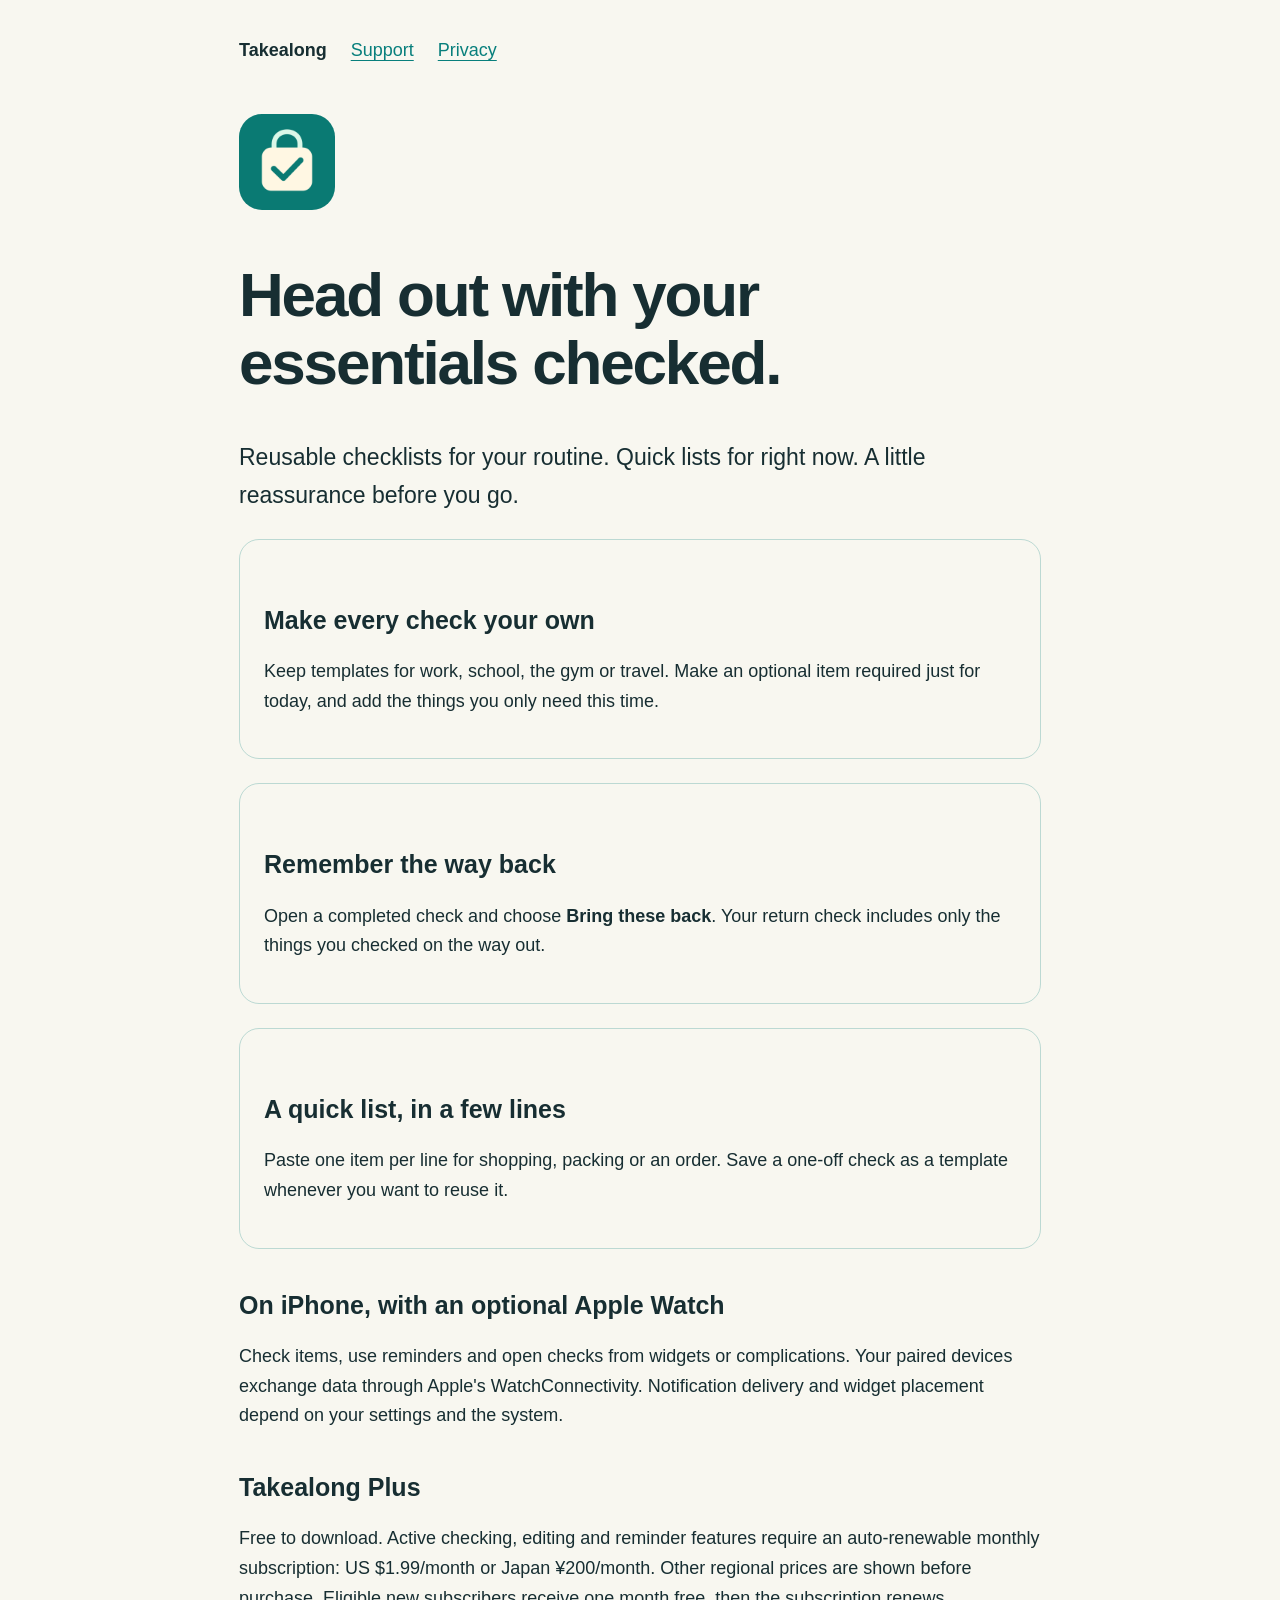
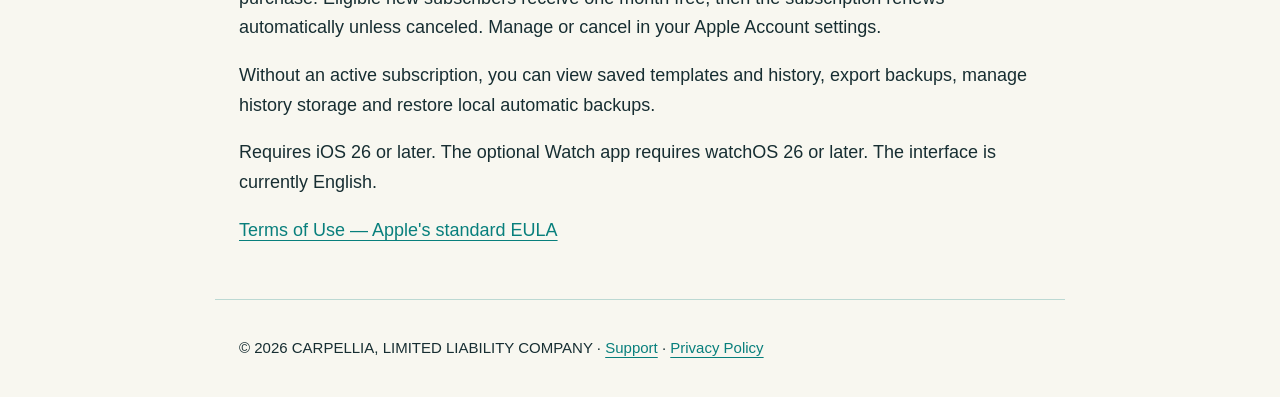
==== index.html @ 8fa950ec "Publish Takealong support and privacy information" ====
<!doctype html><html lang="en"><head><meta charset="utf-8"><meta name="viewport" content="width=device-width,initial-scale=1"><title>Takealong — Check before you go</title><meta name="description" content="Reusable checklists, quick lists and return checks for iPhone and Apple Watch."><link rel="stylesheet" href="style.css"></head><body><main><nav aria-label="Main"><strong>Takealong</strong><a href="support.html">Support</a><a href="privacy.html">Privacy</a></nav><img class="icon" src="icon.png" alt="Takealong app icon"><h1>Head out with your essentials checked.</h1><p class="lede">Reusable checklists for your routine. Quick lists for right now. A little reassurance before you go.</p><section class="card"><h2>Make every check your own</h2><p>Keep templates for work, school, the gym or travel. Make an optional item required just for today, and add the things you only need this time.</p></section><section class="card"><h2>Remember the way back</h2><p>Open a completed check and choose <strong>Bring these back</strong>. Your return check includes only the things you checked on the way out.</p></section><section class="card"><h2>A quick list, in a few lines</h2><p>Paste one item per line for shopping, packing or an order. Save a one-off check as a template whenever you want to reuse it.</p></section><h2>On iPhone, with an optional Apple Watch</h2><p>Check items, use reminders and open checks from widgets or complications. Your paired devices exchange data through Apple's WatchConnectivity. Notification delivery and widget placement depend on your settings and the system.</p><h2>Takealong Plus</h2><p>Free to download. Active checking, editing and reminder features require an auto-renewable monthly subscription: US $1.99/month or Japan ¥200/month. Other regional prices are shown before purchase. Eligible new subscribers receive one month free, then the subscription renews automatically unless canceled. Manage or cancel in your Apple Account settings.</p><p>Without an active subscription, you can view saved templates and history, export backups, manage history storage and restore local automatic backups.</p><p>Requires iOS 26 or later. The optional Watch app requires watchOS 26 or later. The interface is currently English.</p><p><a href="https://www.apple.com/legal/internet-services/itunes/dev/stdeula/">Terms of Use — Apple's standard EULA</a></p></main><footer>© 2026 CARPELLIA, LIMITED LIABILITY COMPANY · <a href="support.html">Support</a> · <a href="privacy.html">Privacy Policy</a></footer></body></html>
---- style.css ----
:root{color-scheme:light dark;--accent:#087f7c;--paper:#f8f7f0;--ink:#172e32}*{box-sizing:border-box}body{margin:0;background:var(--paper);color:var(--ink);font:18px/1.65 -apple-system,BlinkMacSystemFont,"Segoe UI",sans-serif}main,footer{max-width:850px;margin:auto;padding:36px 24px}nav{display:flex;gap:24px;flex-wrap:wrap;margin-bottom:48px}a{color:var(--accent);text-underline-offset:4px}h1{font-size:clamp(36px,7vw,62px);line-height:1.1;letter-spacing:-.035em}h2{font-size:25px;line-height:1.3;margin-top:40px}.lede{font-size:23px}.card{padding:24px;border:1px solid #087f7c40;border-radius:20px;margin:24px 0}.meta,footer{font-size:15px}img.icon{border-radius:24%;width:96px;height:96px}footer{border-top:1px solid #087f7c40}@media(prefers-color-scheme:dark){:root{--paper:#112528;--ink:#f8f7f0;--accent:#6cdbca}}
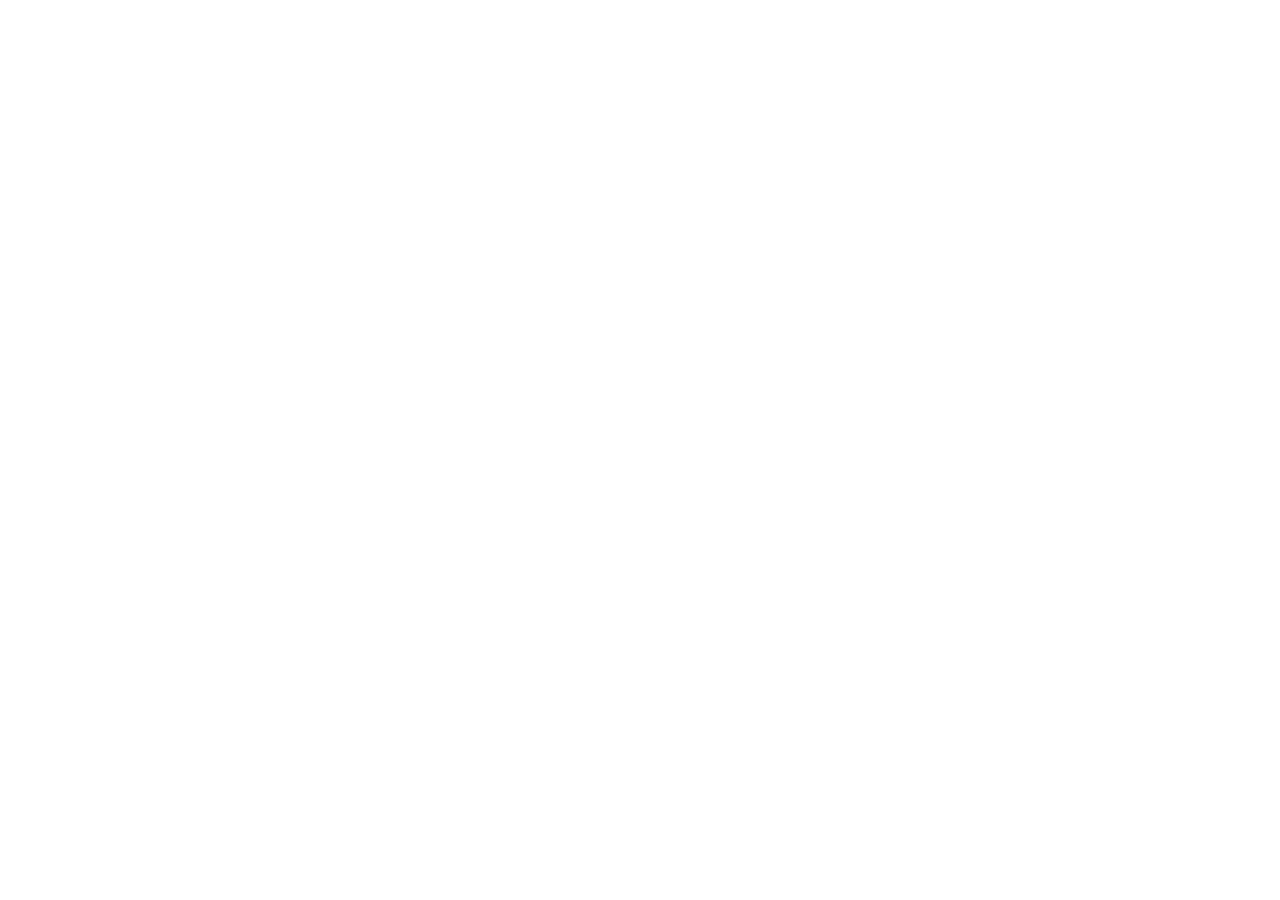
==== commit 75797aef: "Forward Takealong pages to carpellia.com" ====
--- a/index.html
+++ b/index.html
@@ -1 +1 @@
-<!doctype html><html lang="en"><head><meta charset="utf-8"><meta name="viewport" content="width=device-width,initial-scale=1"><title>Takealong — Check before you go</title><meta name="description" content="Reusable checklists, quick lists and return checks for iPhone and Apple Watch."><link rel="stylesheet" href="style.css"></head><body><main><nav aria-label="Main"><strong>Takealong</strong><a href="support.html">Support</a><a href="privacy.html">Privacy</a></nav><img class="icon" src="icon.png" alt="Takealong app icon"><h1>Head out with your essentials checked.</h1><p class="lede">Reusable checklists for your routine. Quick lists for right now. A little reassurance before you go.</p><section class="card"><h2>Make every check your own</h2><p>Keep templates for work, school, the gym or travel. Make an optional item required just for today, and add the things you only need this time.</p></section><section class="card"><h2>Remember the way back</h2><p>Open a completed check and choose <strong>Bring these back</strong>. Your return check includes only the things you checked on the way out.</p></section><section class="card"><h2>A quick list, in a few lines</h2><p>Paste one item per line for shopping, packing or an order. Save a one-off check as a template whenever you want to reuse it.</p></section><h2>On iPhone, with an optional Apple Watch</h2><p>Check items, use reminders and open checks from widgets or complications. Your paired devices exchange data through Apple's WatchConnectivity. Notification delivery and widget placement depend on your settings and the system.</p><h2>Takealong Plus</h2><p>Free to download. Active checking, editing and reminder features require an auto-renewable monthly subscription: US $1.99/month or Japan ¥200/month. Other regional prices are shown before purchase. Eligible new subscribers receive one month free, then the subscription renews automatically unless canceled. Manage or cancel in your Apple Account settings.</p><p>Without an active subscription, you can view saved templates and history, export backups, manage history storage and restore local automatic backups.</p><p>Requires iOS 26 or later. The optional Watch app requires watchOS 26 or later. The interface is currently English.</p><p><a href="https://www.apple.com/legal/internet-services/itunes/dev/stdeula/">Terms of Use — Apple's standard EULA</a></p></main><footer>© 2026 CARPELLIA, LIMITED LIABILITY COMPANY · <a href="support.html">Support</a> · <a href="privacy.html">Privacy Policy</a></footer></body></html>
+<!doctype html><html lang="en"><head><meta charset="utf-8"><meta name="viewport" content="width=device-width,initial-scale=1"><meta http-equiv="refresh" content="0; url=https://carpellia.com/apps/takealong/"><link rel="canonical" href="https://carpellia.com/apps/takealong/"><title>Takealong has moved</title></head><body><main><h1>Takealong has moved</h1><p>Visit <a href="https://carpellia.com/apps/takealong/">Takealong on carpellia.com</a>.</p></main></body></html>
